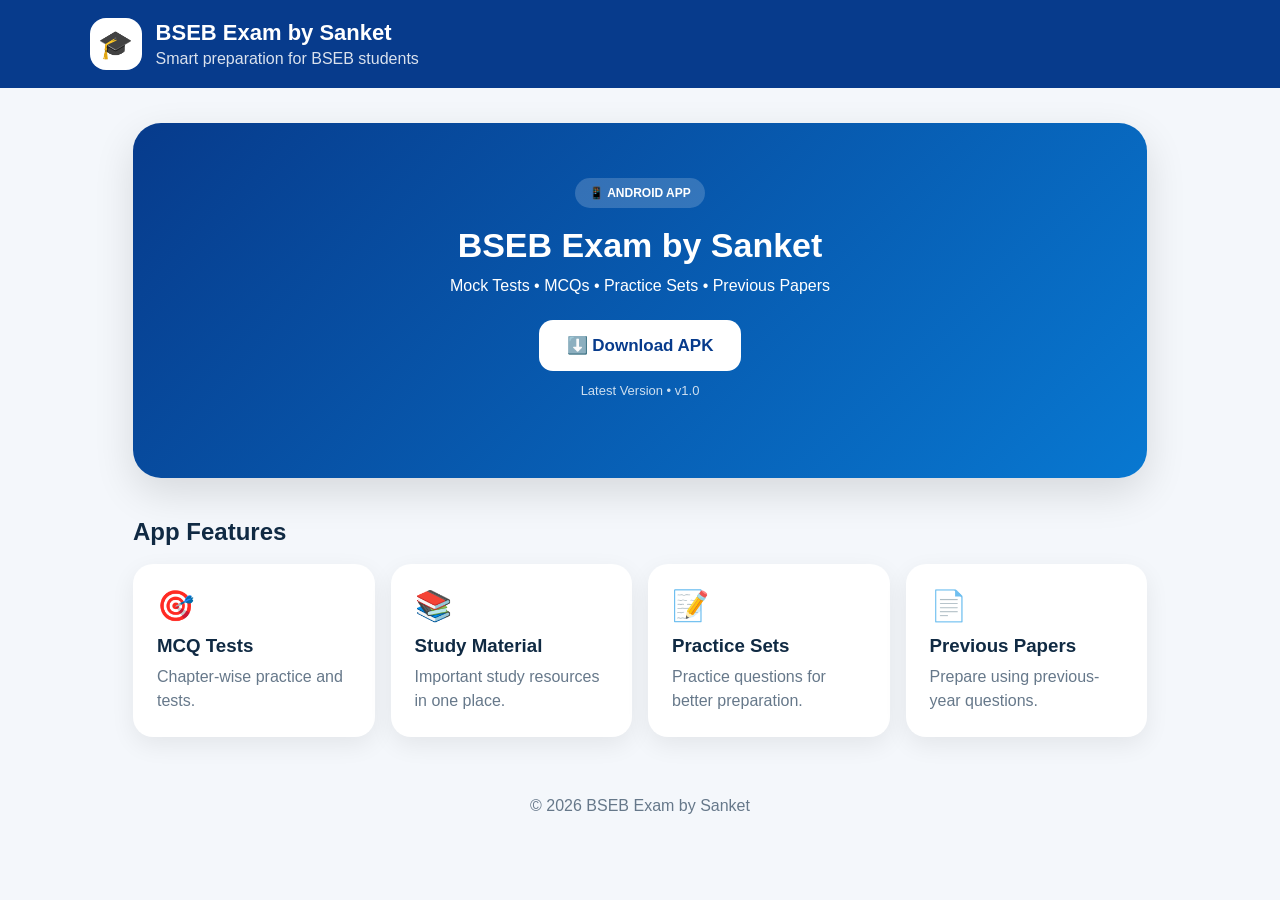
==== index.html @ ad828a81 "Add BSEB Exam website and APK" ====
<!DOCTYPE html>
<html lang="en">
<head>
    <meta charset="UTF-8">
    <meta name="viewport" content="width=device-width, initial-scale=1.0">
    <title>BSEB Exam by Sanket</title>
    <link rel="stylesheet" href="style.css">
</head>
<body>

<header>
    <div class="logo">🎓</div>
    <div>
        <h1>BSEB Exam by Sanket</h1>
        <p>Smart preparation for BSEB students</p>
    </div>
</header>

<main>
    <section class="hero">
        <span class="badge">📱 ANDROID APP</span>
        <h2>BSEB Exam by Sanket</h2>
        <p>Mock Tests • MCQs • Practice Sets • Previous Papers</p>

        <a class="download-btn" href="apk/BSEBExam.apk" download>
            ⬇️ Download APK
        </a>

        <p class="version">Latest Version • v1.0</p>
    </section>

    <section class="features">
        <h2>App Features</h2>

        <div class="grid">
            <div class="card">
                <span>🎯</span>
                <h3>MCQ Tests</h3>
                <p>Chapter-wise practice and tests.</p>
            </div>

            <div class="card">
                <span>📚</span>
                <h3>Study Material</h3>
                <p>Important study resources in one place.</p>
            </div>

            <div class="card">
                <span>📝</span>
                <h3>Practice Sets</h3>
                <p>Practice questions for better preparation.</p>
            </div>

            <div class="card">
                <span>📄</span>
                <h3>Previous Papers</h3>
                <p>Prepare using previous-year questions.</p>
            </div>
        </div>
    </section>
</main>

<footer>
    <p>© 2026 BSEB Exam by Sanket</p>
</footer>

</body>
</html>
---- style.css ----
* {
    box-sizing: border-box;
    margin: 0;
    padding: 0;
}

body {
    font-family: Arial, sans-serif;
    background: #f4f7fb;
    color: #102a43;
}

header {
    display: flex;
    align-items: center;
    gap: 14px;
    padding: 18px 7%;
    background: #073b8c;
    color: white;
}

.logo {
    width: 52px;
    height: 52px;
    display: grid;
    place-items: center;
    border-radius: 16px;
    background: white;
    font-size: 28px;
}

header h1 {
    font-size: 22px;
}

header p {
    margin-top: 4px;
    opacity: .85;
}

main {
    max-width: 1050px;
    margin: auto;
    padding: 35px 18px;
}

.hero {
    text-align: center;
    padding: 55px 20px;
    border-radius: 28px;
    background: linear-gradient(135deg, #073b8c, #0878d1);
    color: white;
    box-shadow: 0 15px 40px rgba(0,0,0,.12);
}

.badge {
    display: inline-block;
    padding: 8px 14px;
    border-radius: 30px;
    background: rgba(255,255,255,.18);
    font-size: 12px;
    font-weight: bold;
}

.hero h2 {
    margin-top: 18px;
    font-size: 34px;
}

.hero p {
    margin: 12px 0 25px;
    font-size: 16px;
}

.download-btn {
    display: inline-block;
    padding: 15px 28px;
    border-radius: 14px;
    background: white;
    color: #073b8c;
    text-decoration: none;
    font-weight: bold;
    font-size: 17px;
}

.version {
    font-size: 13px !important;
    opacity: .8;
}

.features {
    margin-top: 40px;
}

.features h2 {
    margin-bottom: 18px;
}

.grid {
    display: grid;
    grid-template-columns: repeat(4, 1fr);
    gap: 16px;
}

.card {
    background: white;
    padding: 24px;
    border-radius: 20px;
    box-shadow: 0 8px 25px rgba(0,0,0,.07);
}

.card span {
    font-size: 30px;
}

.card h3 {
    margin: 12px 0 8px;
}

.card p {
    color: #66788a;
    line-height: 1.5;
}

footer {
    text-align: center;
    padding: 25px;
    color: #66788a;
}

@media (max-width: 700px) {
    .grid {
        grid-template-columns: repeat(2, 1fr);
    }

    .hero h2 {
        font-size: 27px;
    }
}

@media (max-width: 430px) {
    .grid {
        grid-template-columns: 1fr;
    }

    header h1 {
        font-size: 18px;
    }
}
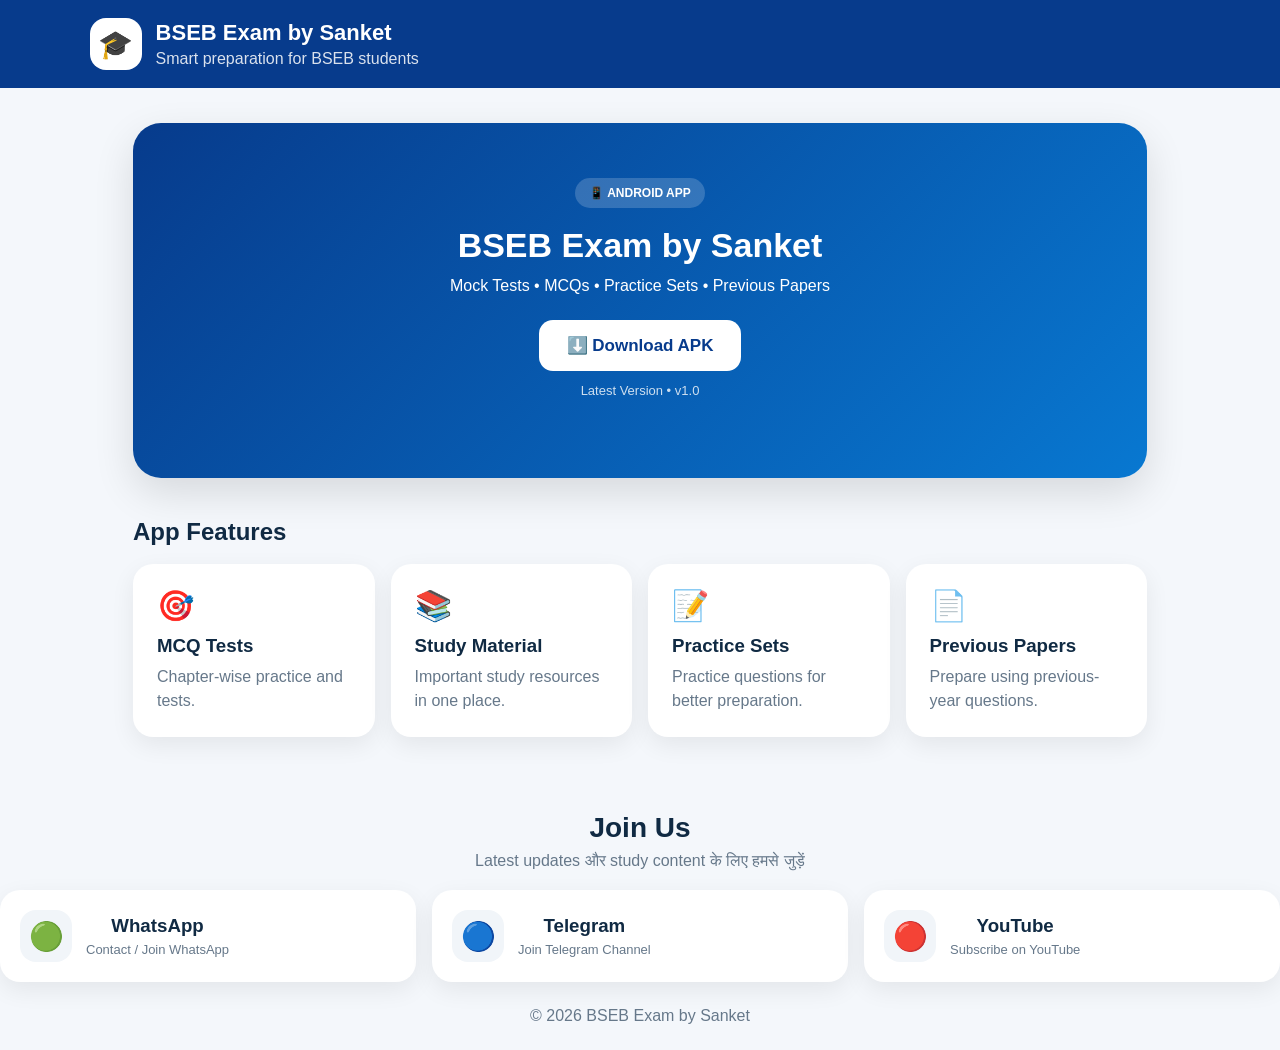
==== commit 65e4f58e: "Add WhatsApp Telegram YouTube links" ====
--- a/index.html
+++ b/index.html
@@ -60,6 +60,38 @@
     </section>
 </main>
 
+
+<section class="social-section">
+    <h2>Join Us</h2>
+    <p>Latest updates और study content के लिए हमसे जुड़ें</p>
+
+    <div class="social-grid">
+        <a class="social-card whatsapp" href="https://wa.me/919135040962" target="_blank">
+            <span class="social-icon">🟢</span>
+            <div>
+                <h3>WhatsApp</h3>
+                <p>Contact / Join WhatsApp</p>
+            </div>
+        </a>
+
+        <a class="social-card telegram" href="https://t.me/Sanketkumar80" target="_blank">
+            <span class="social-icon">🔵</span>
+            <div>
+                <h3>Telegram</h3>
+                <p>Join Telegram Channel</p>
+            </div>
+        </a>
+
+        <a class="social-card youtube" href="https://www.youtube.com/@OfficialSanketkumar" target="_blank">
+            <span class="social-icon">🔴</span>
+            <div>
+                <h3>YouTube</h3>
+                <p>Subscribe on YouTube</p>
+            </div>
+        </a>
+    </div>
+</section>
+
 <footer>
     <p>© 2026 BSEB Exam by Sanket</p>
 </footer>
--- a/style.css
+++ b/style.css
@@ -147,3 +147,68 @@
         font-size: 18px;
     }
 }
+
+
+.social-section {
+    margin-top: 40px;
+    text-align: center;
+}
+
+.social-section h2 {
+    margin-bottom: 8px;
+    font-size: 28px;
+}
+
+.social-section > p {
+    color: #66788a;
+    margin-bottom: 20px;
+}
+
+.social-grid {
+    display: grid;
+    grid-template-columns: repeat(3, 1fr);
+    gap: 16px;
+}
+
+.social-card {
+    display: flex;
+    align-items: center;
+    gap: 14px;
+    padding: 20px;
+    background: white;
+    border-radius: 20px;
+    text-decoration: none;
+    color: #102a43;
+    box-shadow: 0 8px 25px rgba(0,0,0,.07);
+    transition: transform .2s, box-shadow .2s;
+}
+
+.social-card:hover {
+    transform: translateY(-4px);
+    box-shadow: 0 12px 30px rgba(0,0,0,.12);
+}
+
+.social-icon {
+    width: 52px;
+    height: 52px;
+    display: grid;
+    place-items: center;
+    border-radius: 16px;
+    background: #f1f5f9;
+    font-size: 28px;
+}
+
+.social-card h3 {
+    margin-bottom: 5px;
+}
+
+.social-card p {
+    color: #66788a;
+    font-size: 13px;
+}
+
+@media (max-width: 700px) {
+    .social-grid {
+        grid-template-columns: 1fr;
+    }
+}
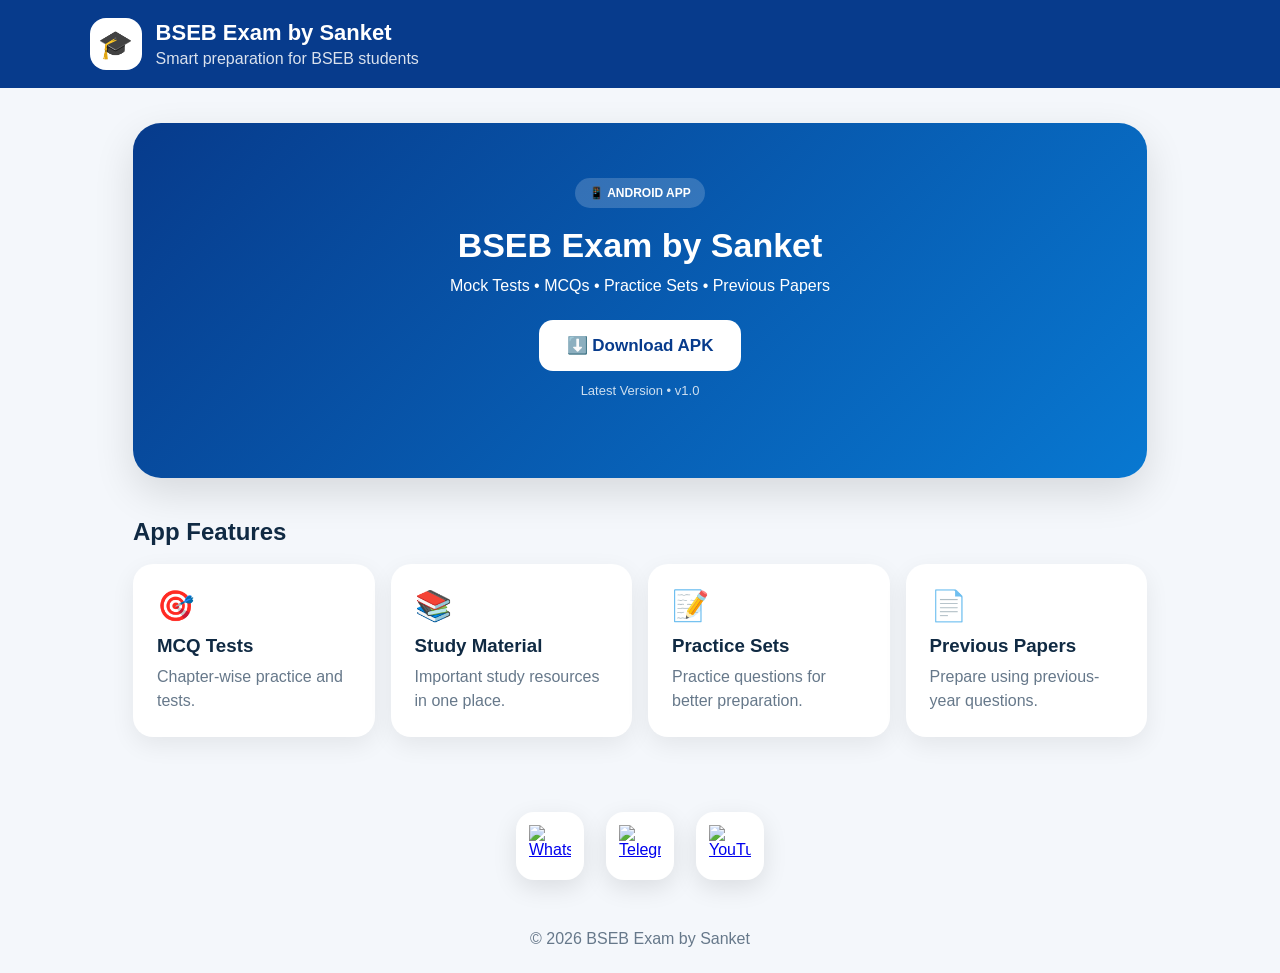
==== commit 29450b7b: "Add official social media logos" ====
--- a/index.html
+++ b/index.html
@@ -62,32 +62,17 @@
 
 
 <section class="social-section">
-    <h2>Join Us</h2>
-    <p>Latest updates और study content के लिए हमसे जुड़ें</p>
-
-    <div class="social-grid">
-        <a class="social-card whatsapp" href="https://wa.me/919135040962" target="_blank">
-            <span class="social-icon">🟢</span>
-            <div>
-                <h3>WhatsApp</h3>
-                <p>Contact / Join WhatsApp</p>
-            </div>
+    <div class="social-icons">
+        <a href="https://wa.me/919135040962" target="_blank" aria-label="WhatsApp">
+            <img class="app-logo" src="icons/whatsapp.svg" alt="WhatsApp">
         </a>
 
-        <a class="social-card telegram" href="https://t.me/Sanketkumar80" target="_blank">
-            <span class="social-icon">🔵</span>
-            <div>
-                <h3>Telegram</h3>
-                <p>Join Telegram Channel</p>
-            </div>
+        <a href="https://t.me/Sanketkumar80" target="_blank" aria-label="Telegram">
+            <img class="app-logo" src="icons/telegram.svg" alt="Telegram">
         </a>
 
-        <a class="social-card youtube" href="https://www.youtube.com/@OfficialSanketkumar" target="_blank">
-            <span class="social-icon">🔴</span>
-            <div>
-                <h3>YouTube</h3>
-                <p>Subscribe on YouTube</p>
-            </div>
+        <a href="https://www.youtube.com/@OfficialSanketkumar" target="_blank" aria-label="YouTube">
+            <img class="app-logo" src="icons/youtube.svg" alt="YouTube">
         </a>
     </div>
 </section>
--- a/style.css
+++ b/style.css
@@ -212,3 +212,51 @@
         grid-template-columns: 1fr;
     }
 }
+
+
+.social-icons {
+    display: flex;
+    justify-content: center;
+    align-items: center;
+    gap: 22px;
+    margin: 25px 0;
+}
+
+.social-icons a {
+    width: 68px;
+    height: 68px;
+    display: flex;
+    align-items: center;
+    justify-content: center;
+    background: white;
+    border-radius: 18px;
+    box-shadow: 0 8px 24px rgba(0,0,0,.10);
+    transition: transform .2s, box-shadow .2s;
+}
+
+.social-icons a:hover {
+    transform: translateY(-4px);
+    box-shadow: 0 12px 30px rgba(0,0,0,.16);
+}
+
+.social-icons .app-logo {
+    width: 42px;
+    height: 42px;
+    object-fit: contain;
+}
+
+@media (max-width: 430px) {
+    .social-icons {
+        gap: 16px;
+    }
+
+    .social-icons a {
+        width: 62px;
+        height: 62px;
+    }
+
+    .social-icons .app-logo {
+        width: 38px;
+        height: 38px;
+    }
+}
